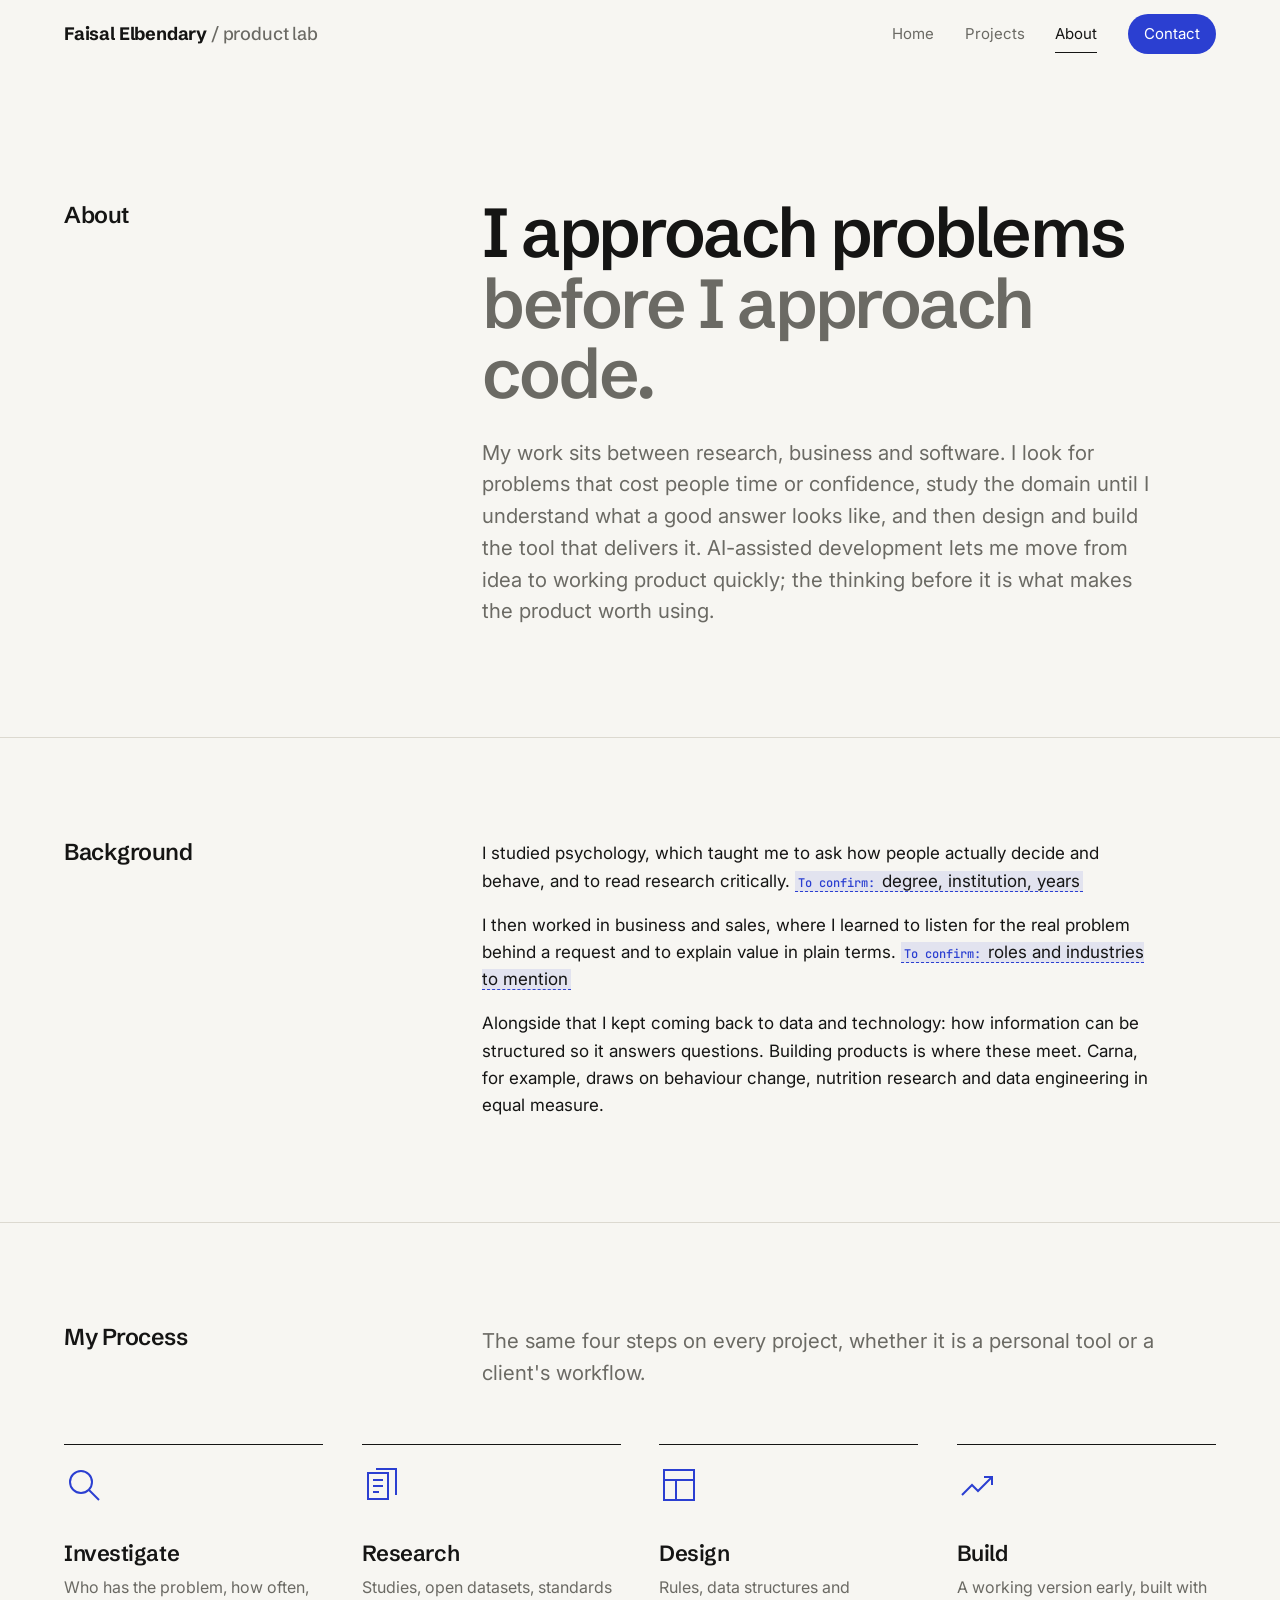
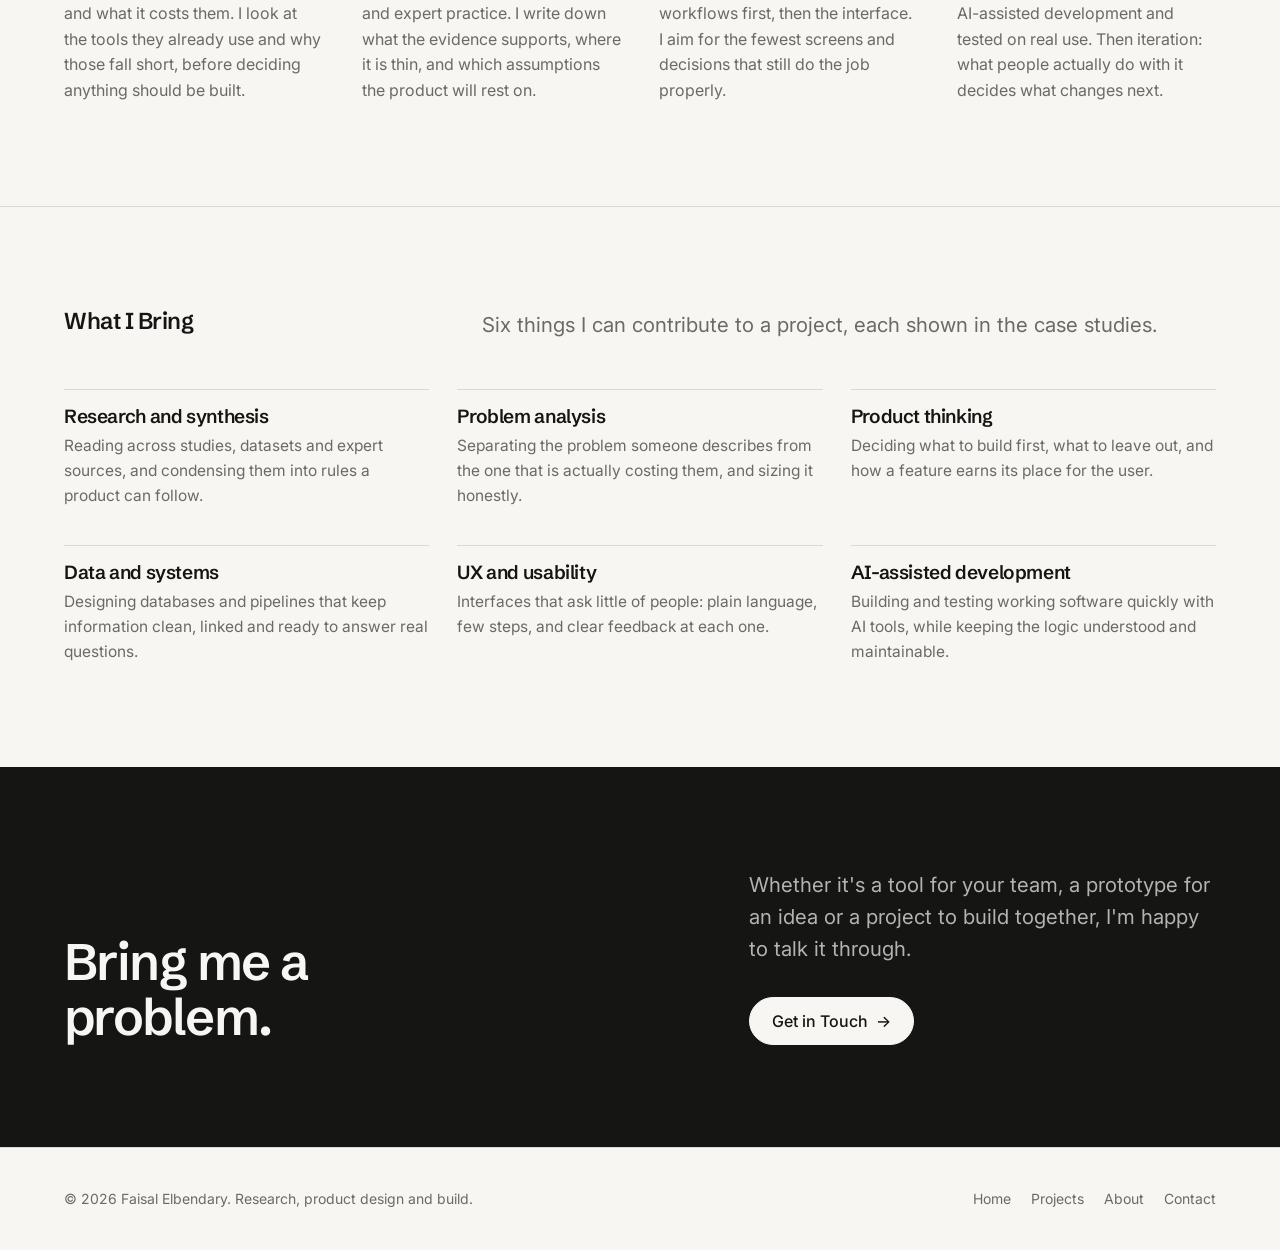
==== about.html @ 647a82ca "Add portfolio site: home, projects, case studies, about, contact Static HTML/CSS site with a small b" ====
<!doctype html>
<html lang="en">
<head>
<meta charset="utf-8">
<meta name="viewport" content="width=device-width, initial-scale=1, viewport-fit=cover">
<meta name="claude:viewport-fit-sides" content="cover">
<title>About | Faisal Elbendary</title>
<meta name="description" content="How I approach problems: research, product thinking and AI-assisted building.">
<link rel="preconnect" href="https://fonts.googleapis.com">
<link rel="preconnect" href="https://fonts.gstatic.com" crossorigin>
<link rel="stylesheet" href="https://fonts.googleapis.com/css2?family=Inter:wght@400;500&family=JetBrains+Mono:wght@400;500&family=Schibsted+Grotesk:wght@500;600;700&display=swap">
<link rel="stylesheet" href="assets/styles.css">
</head>
<body>
<a class="skip" href="#main">Skip to content</a>
<header class="top">
  <div class="wrap">
    <a class="brand" href="index.html">Faisal Elbendary <span>/ product lab</span></a>
    <nav class="nav" aria-label="Main">
      <a class="home" href="index.html">Home</a>
      <a href="projects.html">Projects</a>
      <a href="about.html" aria-current="page">About</a>
      <a class="cta" href="contact.html">Contact</a>
    </nav>
  </div>
</header>
<main id="main">
<section class="hero">
  <div class="wrap split">
    <p class="label">About</p>
    <div>
      <h1 class="display" style="font-size:clamp(38px,5.4vw,72px)">I approach problems <span class="soft">before I approach code.</span></h1>
      <p class="lead" style="margin-top:28px">My work sits between research, business and software. I look for problems that cost people time or confidence, study the domain until I understand what a good answer looks like, and then design and build the tool that delivers it. AI-assisted development lets me move from idea to working product quickly; the thinking before it is what makes the product worth using.</p>
    </div>
  </div>
</section>

<section class="band rule">
  <div class="wrap split">
    <h2 class="label">Background</h2>
    <div class="prose">
      <p>I studied psychology, which taught me to ask how people actually decide and behave, and to read research critically. <em class="todo">degree, institution, years</em></p>
      <p>I then worked in business and sales, where I learned to listen for the real problem behind a request and to explain value in plain terms. <em class="todo">roles and industries to mention</em></p>
      <p>Alongside that I kept coming back to data and technology: how information can be structured so it answers questions. Building products is where these meet. Carna, for example, draws on behaviour change, nutrition research and data engineering in equal measure.</p>
    </div>
  </div>
</section>

<section class="band rule">
  <div class="wrap">
    <div class="split"><h2 class="label">My Process</h2><p class="lead" style="margin:0">The same four steps on every project, whether it is a personal tool or a client's workflow.</p></div>
    <ol class="steps">
      <li>
        <svg viewBox="0 0 40 40" fill="none" stroke="currentColor" stroke-width="2" aria-hidden="true"><circle cx="17" cy="17" r="11"/><path d="M25 25l10 10"/></svg>
        <h3>Investigate</h3>
        <p>Who has the problem, how often, and what it costs them. I look at the tools they already use and why those fall short, before deciding anything should be built.</p>
      </li>
      <li>
        <svg viewBox="0 0 40 40" fill="none" stroke="currentColor" stroke-width="2" aria-hidden="true"><path d="M6 8h20v26H6z"/><path d="M14 4h20v26"/><path d="M11 15h10M11 21h10M11 27h6"/></svg>
        <h3>Research</h3>
        <p>Studies, open datasets, standards and expert practice. I write down what the evidence supports, where it is thin, and which assumptions the product will rest on.</p>
      </li>
      <li>
        <svg viewBox="0 0 40 40" fill="none" stroke="currentColor" stroke-width="2" aria-hidden="true"><rect x="5" y="5" width="30" height="30"/><path d="M5 15h30M17 15v20"/></svg>
        <h3>Design</h3>
        <p>Rules, data structures and workflows first, then the interface. I aim for the fewest screens and decisions that still do the job properly.</p>
      </li>
      <li>
        <svg viewBox="0 0 40 40" fill="none" stroke="currentColor" stroke-width="2" aria-hidden="true"><path d="M5 30l10-10 6 6 14-14"/><path d="M27 12h8v8"/></svg>
        <h3>Build</h3>
        <p>A working version early, built with AI-assisted development and tested on real use. Then iteration: what people actually do with it decides what changes next.</p>
      </li>
    </ol>
  </div>
</section>

<section class="band rule">
  <div class="wrap">
    <div class="split" style="margin-bottom:48px"><h2 class="label">What I Bring</h2><p class="lead" style="margin:0">Six things I can contribute to a project, each shown in the case studies.</p></div>
    <ul class="caps">
      <li><h3>Research and synthesis</h3><p>Reading across studies, datasets and expert sources, and condensing them into rules a product can follow.</p></li>
      <li><h3>Problem analysis</h3><p>Separating the problem someone describes from the one that is actually costing them, and sizing it honestly.</p></li>
      <li><h3>Product thinking</h3><p>Deciding what to build first, what to leave out, and how a feature earns its place for the user.</p></li>
      <li><h3>Data and systems</h3><p>Designing databases and pipelines that keep information clean, linked and ready to answer real questions.</p></li>
      <li><h3>UX and usability</h3><p>Interfaces that ask little of people: plain language, few steps, and clear feedback at each one.</p></li>
      <li><h3>AI-assisted development</h3><p>Building and testing working software quickly with AI tools, while keeping the logic understood and maintainable.</p></li>
    </ul>
  </div>
</section>

<section class="band close" aria-labelledby="cta">
  <div class="wrap">
    <h2 id="cta" class="h2">Bring me a problem.</h2>
    <div>
      <p class="lead">Whether it's a tool for your team, a prototype for an idea or a project to build together, I'm happy to talk it through.</p>
      <div class="btns"><a class="btn primary" href="contact.html">Get in Touch <span class="arrow" aria-hidden="true">&rarr;</span></a></div>
    </div>
  </div>
</section>
</main>
<footer class="foot">
  <div class="wrap">
    <span>&copy; <span id="year">2026</span> Faisal Elbendary. Research, product design and build.</span>
    <nav aria-label="Footer">
      <a href="index.html">Home</a>
      <a href="projects.html">Projects</a>
      <a href="about.html">About</a>
      <a href="contact.html">Contact</a>
    </nav>
  </div>
</footer>
<script src="assets/site.js"></script>
</body>
</html>
---- assets/styles.css ----
/* VOICE   occasion, calm: an independent product lab's notebook
   IDEA    a research journal: big plain statements, a metadata table, figures with captions
   PICTURE real product screenshots, framed like plates in a journal; clear placeholders where none exist
   COLOUR  warm white ground, near-black ink, muted grey second voice, one ultramarine accent
   TYPE    Schibsted Grotesk for display, Inter for text, JetBrains Mono for labels and metadata
   LAYOUT  12-column editorial grid; heading left, text right; stacks to one column under 760px */

:root{
  color-scheme:light dark;
  --bg:light-dark(#f7f6f2,#121211);
  --bg2:light-dark(#efede6,#1b1b19);
  --ink:light-dark(#151514,#ecebe6);
  --mute:light-dark(#6b6a64,#9c9b94);
  --line:light-dark(#dcd9d0,#2e2d2a);
  --acc:light-dark(#2b3fd1,#8c9bff);
  --acc-ink:light-dark(#ffffff,#0f1020);
  --ph:light-dark(#e8e5dc,#22211f);
  --max:1240px;
  --gut:max(5vw,16px);
  --display:"Schibsted Grotesk",system-ui,sans-serif;
  --text:"Inter",system-ui,sans-serif;
  --mono:"JetBrains Mono",ui-monospace,Menlo,monospace;
}
:root[data-theme=light]{color-scheme:light}
:root[data-theme=dark]{color-scheme:dark}
*{box-sizing:border-box;min-width:0}
html{scroll-behavior:smooth}
@media (prefers-reduced-motion:reduce){html{scroll-behavior:auto}*{transition:none!important}}
body{margin:0;background:var(--bg);color:var(--ink);font:17px/1.6 var(--text);overflow-x:clip;-webkit-font-smoothing:antialiased}
img{max-width:100%;display:block}
a{color:inherit}
p{margin:0 0 1em}
h1,h2,h3,h4{font-family:var(--display);font-weight:600;letter-spacing:-.02em;line-height:1.08;margin:0}
:focus-visible{outline:2px solid var(--acc);outline-offset:3px;border-radius:2px}
.skip{position:absolute;left:-999px;top:8px;background:var(--ink);color:var(--bg);padding:8px 12px;z-index:20}
.skip:focus{left:16px}

.wrap{max-width:calc(var(--max) + 2*var(--gut));margin:0 auto;padding-left:max(var(--gut),env(safe-area-inset-left,0px));padding-right:max(var(--gut),env(safe-area-inset-right,0px))}
.band{padding-block:clamp(56px,8vw,120px)}
.band.tight{padding-block:clamp(40px,5vw,72px)}
.rule{border-top:1px solid var(--line)}

/* header */
.top{position:sticky;top:0;z-index:10;background:color-mix(in srgb,var(--bg) 92%,transparent);backdrop-filter:saturate(1.2) blur(8px);border-bottom:1px solid transparent;transition:border-color .2s}
.top.scrolled{border-bottom-color:var(--line)}
.top .wrap{display:flex;align-items:center;justify-content:space-between;gap:16px;height:68px}
.brand{font-family:var(--display);font-weight:700;font-size:18px;text-decoration:none;letter-spacing:-.01em}
.brand span{color:var(--mute);font-weight:500}
.nav{display:flex;align-items:center;gap:clamp(14px,2.4vw,32px);font-size:15px}
.nav a{text-decoration:none;color:var(--mute);padding:6px 0;border-bottom:1px solid transparent;transition:color .15s,border-color .15s}
.nav a:hover{color:var(--ink)}
.nav a[aria-current=page]{color:var(--ink);border-bottom-color:var(--ink)}
.nav a.cta{color:var(--acc-ink);background:var(--acc);padding:8px 16px;border-radius:999px;border:0}
.nav a.cta:hover{filter:brightness(1.1)}
@media(max-width:560px){.brand span{display:none}.nav{font-size:14px;gap:14px}.nav a.cta{padding:7px 12px}}


/* type */
.eyebrow{font:500 13px/1.4 var(--mono);color:var(--mute);letter-spacing:.02em;margin:0 0 20px}
.display{font-size:clamp(40px,6.6vw,84px);line-height:1.02;letter-spacing:-.035em;max-width:16ch}
.display .soft,.h2 .soft{color:var(--mute)}
.h2{font-size:clamp(30px,4vw,52px);letter-spacing:-.03em;max-width:18ch}
.h3{font-size:clamp(21px,2vw,26px)}
.lead{font-size:clamp(18px,1.6vw,21px);line-height:1.55;color:var(--mute);max-width:52ch}
.lead strong{color:var(--ink);font-weight:500}
.small{font-size:14px;color:var(--mute)}
.mono{font-family:var(--mono);font-size:13px}

/* buttons */
.btns{display:flex;flex-wrap:wrap;gap:12px;margin-top:32px}
.btn{display:inline-flex;align-items:center;gap:8px;font:500 16px/1 var(--text);text-decoration:none;padding:15px 22px;border-radius:999px;border:1px solid var(--ink);transition:background .15s,color .15s,transform .15s}
.btn:hover{transform:translateY(-1px)}
.btn.primary{background:var(--ink);color:var(--bg)}
.btn.primary:hover{background:var(--acc);border-color:var(--acc);color:var(--acc-ink)}
.btn.ghost:hover{background:var(--ink);color:var(--bg)}
.btn[aria-disabled=true]{border-style:dashed;color:var(--mute);border-color:var(--mute);cursor:not-allowed;transform:none;background:none}
.arrow{transition:transform .15s}
a:hover .arrow{transform:translateX(3px)}
.link{color:var(--acc);text-decoration:none;font-weight:500;display:inline-flex;gap:6px;align-items:center}
.link:hover{text-decoration:underline;text-underline-offset:4px}

/* tags and status */
.tags{display:flex;flex-wrap:wrap;gap:6px;list-style:none;padding:0;margin:0}
.tags li{font:400 12.5px/1 var(--mono);padding:7px 10px;border:1px solid var(--line);border-radius:999px;color:var(--mute);white-space:nowrap}
.status{display:inline-flex;align-items:center;gap:8px;font:500 12.5px/1 var(--mono);white-space:nowrap}
.status::before{content:"";width:8px;height:8px;border-radius:50%;background:var(--acc)}
.status.concept::before{background:transparent;border:1.5px solid var(--mute)}
.status.tbc{color:var(--mute)}

/* placeholders: hatched, labelled, meant to be replaced */
.ph{position:relative;background:var(--ph);background-image:repeating-linear-gradient(135deg,transparent 0 11px,color-mix(in srgb,var(--mute) 14%,transparent) 11px 12px);border:1px dashed color-mix(in srgb,var(--mute) 55%,transparent);border-radius:6px;display:grid;place-items:center;text-align:center;padding:24px;color:var(--mute);font:500 13px/1.5 var(--mono)}
.ph b{display:block;color:var(--ink);font-weight:500;margin-bottom:4px}
.todo{background:color-mix(in srgb,var(--acc) 10%,transparent);color:var(--ink);border-bottom:1px dashed var(--acc);padding:0 3px;font-style:normal}
.todo::before{content:"To confirm: ";font:500 12px var(--mono);color:var(--acc)}

/* frames for real screenshots */
.shot{margin:0}
.shot .frame{background:var(--bg2);border-radius:6px;overflow:hidden;border:1px solid var(--line)}
.shot .frame img{width:100%;height:auto}
.shot figcaption{font-size:14px;color:var(--mute);margin-top:12px;max-width:60ch}
.phone{background:var(--bg2);border-radius:6px;padding:clamp(20px,4vw,48px);display:flex;justify-content:center;align-items:flex-start;gap:clamp(12px,2vw,28px);border:1px solid var(--line)}
.phone img{height:auto;width:min(100%,280px);border-radius:28px;border:1px solid var(--line);box-shadow:0 1px 0 var(--line)}

/* home: hero */
.hero{padding-block:clamp(56px,10vw,150px) clamp(48px,7vw,96px)}
.hero .lead{margin-top:32px}

/* section head: label column + content column */
.split{display:grid;grid-template-columns:minmax(0,4fr) minmax(0,8fr);gap:clamp(24px,4vw,64px)}
.split>.label{font-family:var(--display);font-weight:600;font-size:clamp(20px,1.8vw,24px);letter-spacing:-.02em}
@media(max-width:760px){.split{grid-template-columns:minmax(0,1fr);gap:20px}}

/* project grid (home and index) */
.sect-head{display:flex;justify-content:space-between;align-items:baseline;gap:16px;margin-bottom:40px;flex-wrap:wrap}
.sect-head .eyebrow{margin:0}
.grid{display:grid;grid-template-columns:repeat(2,minmax(0,1fr));gap:clamp(40px,5vw,72px) clamp(20px,3vw,40px)}
.grid .card:first-child{grid-column:1/-1}
.card{text-decoration:none;display:block}
.card .media{aspect-ratio:16/10;border-radius:6px;overflow:hidden;background:var(--bg2);border:1px solid var(--line)}
.grid .card:first-child .media{aspect-ratio:21/9}
.card .media img{width:100%;height:100%;object-fit:cover;object-position:top;transition:transform .5s ease}
.card:hover .media img{transform:scale(1.02)}
.card .media.ph{height:auto}
.card .meta{display:grid;grid-template-columns:minmax(0,1fr) auto;gap:4px 16px;margin-top:20px}
.card h3{font-size:clamp(22px,2.2vw,30px)}
.card .cat{color:var(--mute);font-size:15px}
.card p{margin:12px 0 16px;color:var(--mute);max-width:56ch}
.card .go{margin-top:18px}
.card:hover h3{color:var(--acc)}
.grid .card:first-child .body{display:grid;grid-template-columns:minmax(0,5fr) minmax(0,7fr);gap:8px 40px;align-items:start}
.grid .card:first-child .body .meta{grid-column:1}
@media(max-width:760px){.grid{grid-template-columns:minmax(0,1fr)}.grid .card:first-child .media{aspect-ratio:16/10}.grid .card:first-child .body{display:block}}

/* index list (projects page) */
.plist{list-style:none;margin:0;padding:0;border-top:1px solid var(--ink)}
.plist li{border-bottom:1px solid var(--line)}
.plist a{display:grid;grid-template-columns:minmax(0,5fr) minmax(0,7fr);gap:clamp(20px,4vw,56px);padding-block:clamp(28px,4vw,48px);text-decoration:none}
.plist .media{aspect-ratio:4/3;border-radius:6px;overflow:hidden;border:1px solid var(--line);background:var(--bg2)}
.plist .media img{width:100%;height:100%;object-fit:cover;object-position:top;transition:transform .5s}
.plist a:hover img{transform:scale(1.02)}
.plist a:hover h2{color:var(--acc)}
.plist h2{font-size:clamp(28px,3.4vw,44px);margin:8px 0 6px}
.plist .row{display:flex;justify-content:space-between;gap:12px;flex-wrap:wrap;align-items:center}
.plist p{color:var(--mute);margin:16px 0 20px;max-width:56ch}
@media(max-width:760px){.plist a{grid-template-columns:minmax(0,1fr)}}

/* steps */
.steps{display:grid;grid-template-columns:repeat(4,minmax(0,1fr));gap:clamp(20px,3vw,40px);list-style:none;margin:56px 0 0;padding:0;counter-reset:s}
.steps li{border-top:1px solid var(--ink);padding-top:20px}
.steps svg{width:40px;height:40px;margin-bottom:28px;color:var(--acc)}
.steps h3{font-size:22px;margin-bottom:10px}
.steps p{color:var(--mute);font-size:16px;margin:0}
.steps.wide p{font-size:16px}
@media(max-width:960px){.steps{grid-template-columns:repeat(2,minmax(0,1fr))}}
@media(max-width:520px){.steps{grid-template-columns:minmax(0,1fr)}}

/* build list */
.blist{list-style:none;margin:0;padding:0}
.blist li{display:grid;grid-template-columns:minmax(0,5fr) minmax(0,7fr);gap:24px;padding-block:24px;border-bottom:1px solid var(--line)}
.blist li:first-child{border-top:1px solid var(--line)}
.blist h3{font-size:clamp(20px,2vw,24px)}
.blist p{color:var(--mute);margin:0}
@media(max-width:600px){.blist li{grid-template-columns:minmax(0,1fr);gap:8px}}

/* closing CTA */
.close{background:var(--ink);color:var(--bg)}
.close .h2{max-width:14ch}
.close .lead{color:color-mix(in srgb,var(--bg) 70%,var(--ink))}
.close .btn{border-color:var(--bg)}
.close .btn.primary{background:var(--bg);color:var(--ink)}
.close .btn.primary:hover{background:var(--acc);border-color:var(--acc);color:var(--acc-ink)}
.close .wrap{display:grid;grid-template-columns:minmax(0,7fr) minmax(0,5fr);gap:32px;align-items:end}
@media(max-width:760px){.close .wrap{grid-template-columns:minmax(0,1fr)}}

/* case study */
.cs-hero{padding-block:clamp(48px,7vw,104px) clamp(40px,5vw,64px)}
.cs-hero .grid2{display:grid;grid-template-columns:minmax(0,6fr) minmax(0,6fr);gap:clamp(28px,5vw,80px);align-items:start}
.cs-hero h1{font-size:clamp(48px,7.4vw,104px);letter-spacing:-.04em;line-height:.98}
.cs-hero .pos{font-family:var(--display);font-size:clamp(22px,2.4vw,30px);line-height:1.2;letter-spacing:-.02em;color:var(--mute);margin-top:20px;max-width:20ch}
@media(max-width:860px){.cs-hero .grid2{grid-template-columns:minmax(0,1fr)}}
.facts{width:100%;border-collapse:collapse;margin-top:28px;font-size:15px}
.facts th,.facts td{text-align:left;padding:13px 0;border-bottom:1px solid var(--line);vertical-align:top}
.facts th{font-weight:500;width:38%;padding-right:16px}
.facts td{color:var(--mute)}
.cs-visual{margin-bottom:clamp(24px,4vw,48px)}
.cs-visual .frame{border-radius:6px}

.cs-sec{padding-block:clamp(48px,6vw,96px);border-top:1px solid var(--line)}
.cs-sec .split>.label small{display:block;font:400 13px/1.4 var(--mono);color:var(--mute);letter-spacing:0;margin-top:8px}
.prose{max-width:62ch}
.prose p:last-child{margin-bottom:0}
.prose h3{font-size:20px;margin:32px 0 10px}
.prose h3:first-child{margin-top:0}
.prose ul{padding-left:1.1em;margin:0 0 1em}
.prose li{margin-bottom:.4em}

.figs{display:grid;grid-template-columns:repeat(2,minmax(0,1fr));gap:20px;margin-top:40px}
@media(max-width:700px){.figs{grid-template-columns:minmax(0,1fr)}}

/* numbers row */
.nums{display:grid;grid-template-columns:repeat(auto-fit,minmax(10em,1fr));gap:24px;margin:36px 0 8px;padding:0;list-style:none}
.nums li{border-top:1px solid var(--ink);padding-top:14px}
.nums b{display:block;font-family:var(--display);font-weight:600;font-size:clamp(30px,3.4vw,44px);letter-spacing:-.03em;line-height:1;font-variant-numeric:tabular-nums}
.nums span{font-size:14px;color:var(--mute);display:block;margin-top:8px}

/* data funnel */
.funnel{margin:36px 0 8px;display:grid;gap:10px}
.funnel .r{display:grid;grid-template-columns:minmax(0,1fr) auto;gap:4px 16px;font-size:14px}
.funnel .bar{grid-column:1/-1;height:10px;background:var(--bg2);border-radius:2px;overflow:hidden}
.funnel .bar i{display:block;height:100%;background:var(--acc)}
.funnel .r:not(:first-child) .bar i{background:color-mix(in srgb,var(--acc) 70%,var(--bg))}
.funnel .v{font-family:var(--mono);font-variant-numeric:tabular-nums}

/* source list */
.sources{list-style:none;padding:0;margin:28px 0 0;display:grid;gap:0}
.sources li{display:grid;grid-template-columns:minmax(0,1fr) minmax(0,1.4fr);gap:16px;padding:14px 0;border-bottom:1px solid var(--line);font-size:15px}
.sources li:first-child{border-top:1px solid var(--line)}
.sources b{font-weight:500}
.sources span{color:var(--mute)}
@media(max-width:560px){.sources li{grid-template-columns:minmax(0,1fr);gap:2px}}

/* flow diagram */
.flow{display:grid;grid-template-columns:repeat(4,minmax(0,1fr));gap:0;margin-top:40px;list-style:none;padding:0;counter-reset:f}
.flow li{position:relative;padding:20px 24px 20px 0;border-top:2px solid var(--ink)}
.flow li::before{counter-increment:f;content:counter(f,decimal-leading-zero);font:500 12px var(--mono);color:var(--acc);display:block;margin-bottom:12px}
.flow li::after{content:"";position:absolute;top:-6px;right:12px;width:10px;height:10px;border-top:2px solid var(--ink);border-right:2px solid var(--ink);transform:rotate(45deg)}
.flow li:last-child::after{display:none}
.flow b{display:block;font-family:var(--display);font-weight:600;font-size:18px;margin-bottom:6px;letter-spacing:-.01em}
.flow span{font-size:14.5px;color:var(--mute);display:block}
@media(max-width:760px){.flow{grid-template-columns:minmax(0,1fr)}.flow li{border-top:0;border-left:2px solid var(--ink);padding:0 0 24px 20px}.flow li::after{display:none}}

/* features */
.feats{display:grid;gap:clamp(56px,7vw,96px);margin-top:8px}
.feat{display:grid;grid-template-columns:minmax(0,5fr) minmax(0,7fr);gap:clamp(24px,4vw,64px);align-items:center}
.feat:nth-child(even) .feat-text{order:2}
.feat h3{font-size:clamp(24px,2.6vw,34px);margin:10px 0 14px}
.feat p{color:var(--mute);margin:0;max-width:46ch}
.feat .value{color:var(--ink);margin-top:14px;padding-left:14px;border-left:2px solid var(--acc)}
.feat .phone img{width:min(100%,260px)}
@media(max-width:860px){.feat{grid-template-columns:minmax(0,1fr)}.feat:nth-child(even) .feat-text{order:0}}

/* decisions */
.decisions{display:grid;grid-template-columns:repeat(auto-fit,minmax(min(100%,17em),1fr));gap:28px;list-style:none;margin:0;padding:0}
.decisions li{border-top:1px solid var(--ink);padding-top:18px}
.decisions h3{font-size:19px;margin-bottom:12px}
.decisions dl{margin:0;font-size:15px}
.decisions dt{font:500 12px var(--mono);color:var(--mute);margin-top:10px}
.decisions dd{margin:2px 0 0}

/* learned table */
.ledger{width:100%;border-collapse:collapse;font-size:15.5px}
.ledger th,.ledger td{text-align:left;vertical-align:top;padding:16px 0;border-bottom:1px solid var(--line)}
.ledger th{width:30%;font-weight:500;padding-right:20px}
.ledger td{color:var(--mute)}
@media(max-width:560px){.ledger th,.ledger td{display:block;width:auto;padding:0}.ledger th{padding-top:16px}.ledger td{padding-bottom:16px}}

/* prev / next */
.pn{display:grid;grid-template-columns:repeat(2,minmax(0,1fr));border-top:1px solid var(--ink)}
.pn a{padding:32px 0;text-decoration:none;display:block}
.pn a+a{text-align:right;border-left:1px solid var(--line);padding-left:20px}
.pn small{font:500 12.5px var(--mono);color:var(--mute);display:block;margin-bottom:8px}
.pn b{font-family:var(--display);font-weight:600;font-size:clamp(22px,3vw,36px);letter-spacing:-.03em}
.pn a:hover b{color:var(--acc)}

/* about capabilities */
.caps{display:grid;grid-template-columns:repeat(3,minmax(0,1fr));gap:36px 28px;list-style:none;margin:0;padding:0}
.caps li{border-top:1px solid var(--line);padding-top:16px}
.caps h3{font-size:19px;margin-bottom:8px}
.caps p{color:var(--mute);font-size:15.5px;margin:0}
@media(max-width:860px){.caps{grid-template-columns:repeat(2,minmax(0,1fr))}}
@media(max-width:520px){.caps{grid-template-columns:minmax(0,1fr)}}

/* contact */
.contact-list{list-style:none;margin:0;padding:0;border-top:1px solid var(--ink)}
.contact-list li{display:grid;grid-template-columns:minmax(0,3fr) minmax(0,9fr);gap:16px;padding:22px 0;border-bottom:1px solid var(--line);align-items:baseline}
.contact-list .k{font:500 13px var(--mono);color:var(--mute)}
.contact-list a{font-family:var(--display);font-size:clamp(22px,3vw,34px);letter-spacing:-.02em;text-decoration:none;overflow-wrap:anywhere}
.contact-list a:hover{color:var(--acc)}
@media(max-width:560px){.contact-list li{grid-template-columns:minmax(0,1fr);gap:4px}}

/* footer */
.foot{border-top:1px solid var(--line);padding-block:40px calc(40px + env(safe-area-inset-bottom,0px));font-size:14px;color:var(--mute)}
.foot .wrap{display:flex;justify-content:space-between;gap:20px;flex-wrap:wrap}
.foot nav{display:flex;gap:20px;flex-wrap:wrap}
.foot a{text-decoration:none}
.foot a:hover{color:var(--ink)}

/* preview banner */
.preview-note{background:var(--acc);color:var(--acc-ink);font:500 13px/1.4 var(--mono);text-align:center;padding:8px 16px}
@media(min-width:861px){.feat:nth-child(even){grid-template-columns:minmax(0,7fr) minmax(0,5fr)}}
.brand{white-space:nowrap}
@media(max-width:430px){.nav .home{display:none}}
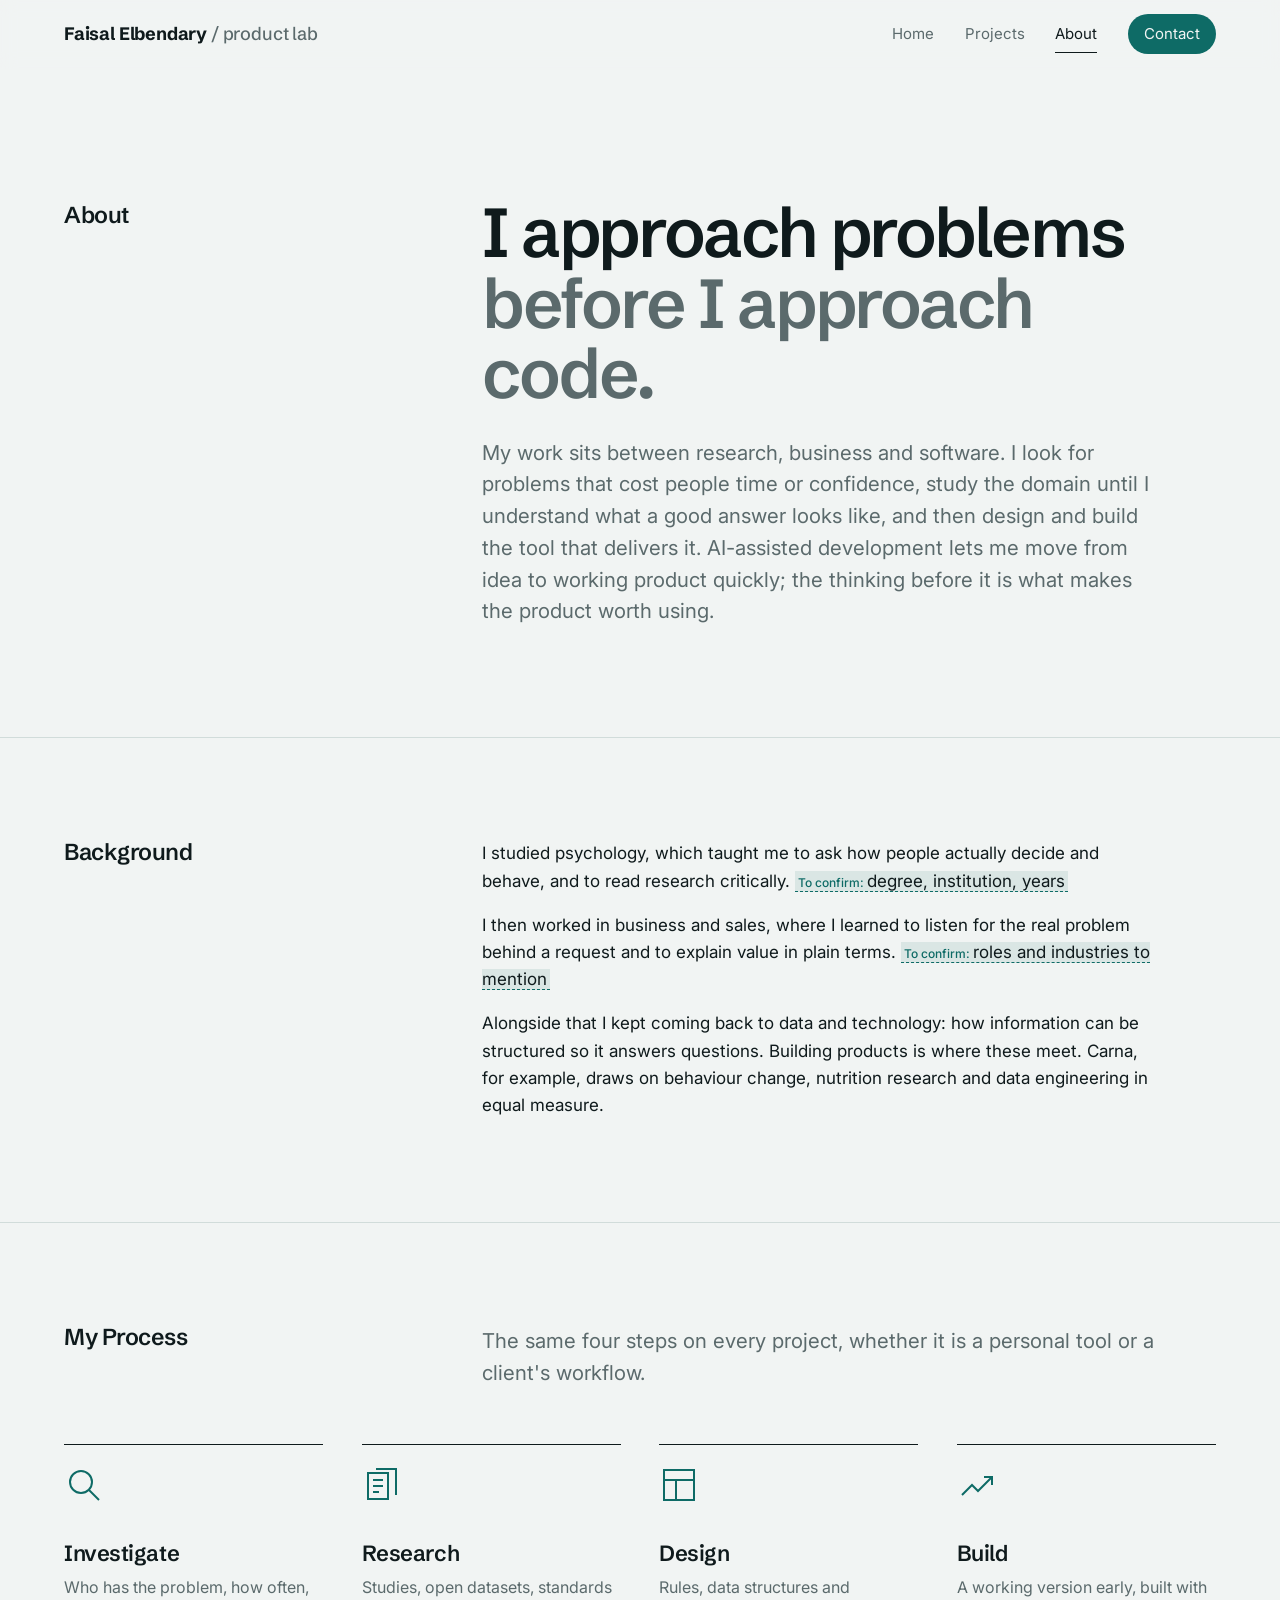
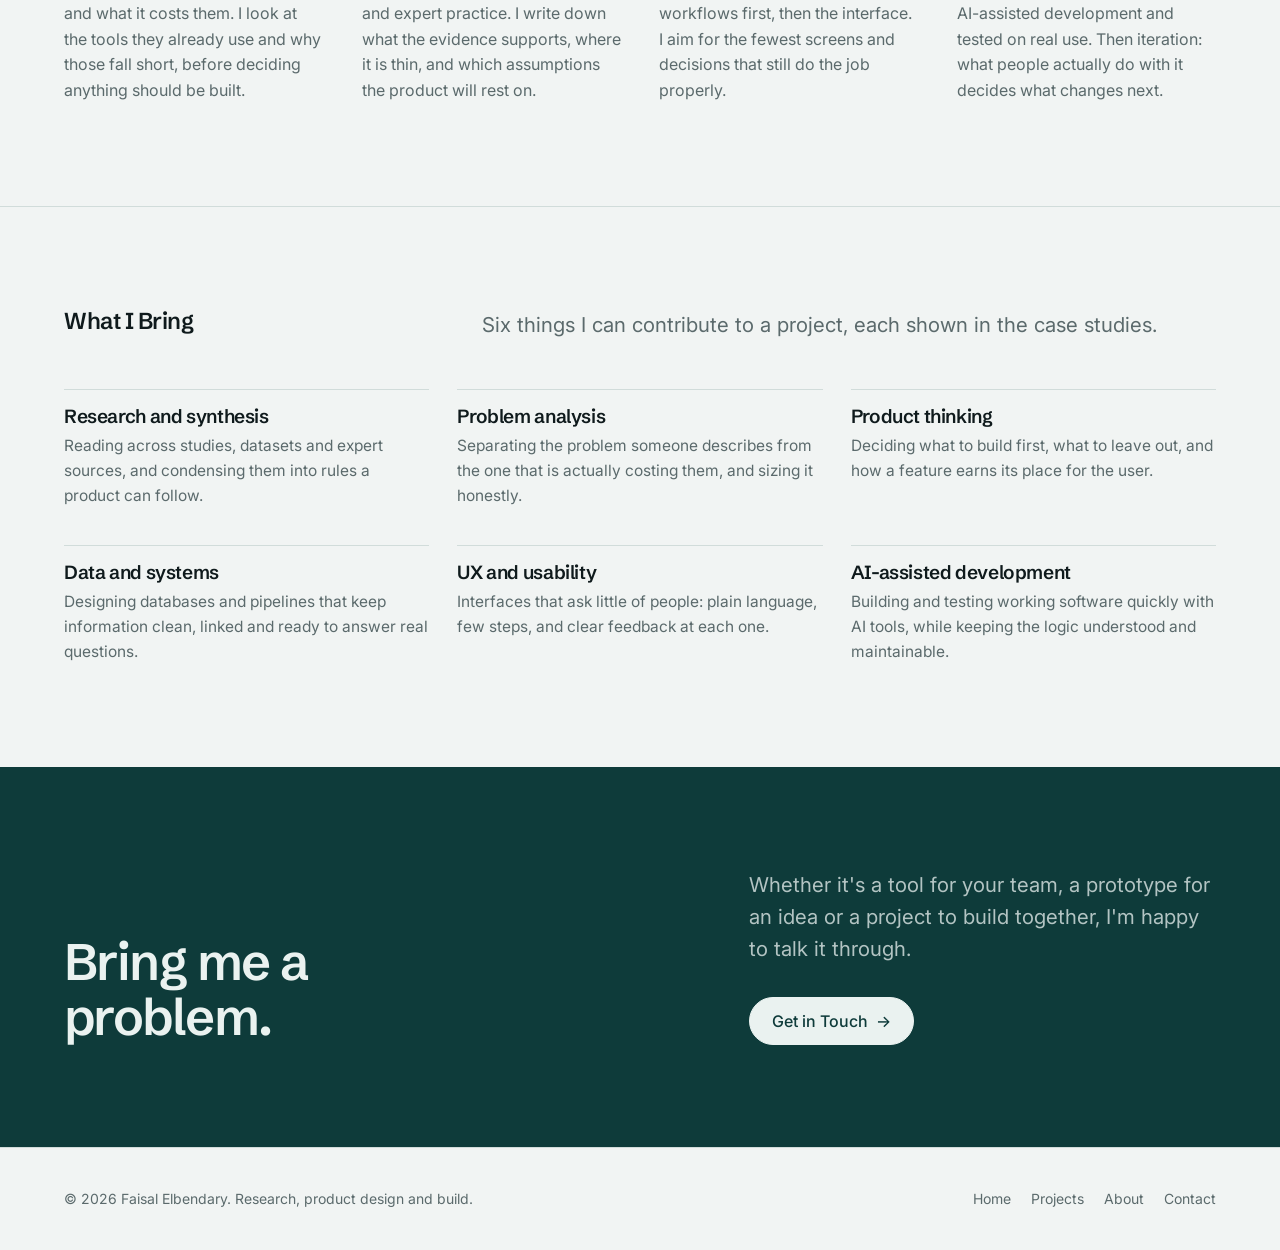
==== commit 8e509342: "Switch to Mineral & Deep Teal colors and drop the monospace font Co-Authored-By: Claude Opus 5.5 <no" ====
--- a/about.html
+++ b/about.html
@@ -8,7 +8,7 @@
 <meta name="description" content="How I approach problems: research, product thinking and AI-assisted building.">
 <link rel="preconnect" href="https://fonts.googleapis.com">
 <link rel="preconnect" href="https://fonts.gstatic.com" crossorigin>
-<link rel="stylesheet" href="https://fonts.googleapis.com/css2?family=Inter:wght@400;500&family=JetBrains+Mono:wght@400;500&family=Schibsted+Grotesk:wght@500;600;700&display=swap">
+<link rel="stylesheet" href="https://fonts.googleapis.com/css2?family=Inter:wght@400;500&family=Schibsted+Grotesk:wght@500;600;700&display=swap">
 <link rel="stylesheet" href="assets/styles.css">
 </head>
 <body>
--- a/assets/styles.css
+++ b/assets/styles.css
@@ -1,25 +1,27 @@
 /* VOICE   occasion, calm: an independent product lab's notebook
    IDEA    a research journal: big plain statements, a metadata table, figures with captions
    PICTURE real product screenshots, framed like plates in a journal; clear placeholders where none exist
-   COLOUR  warm white ground, near-black ink, muted grey second voice, one ultramarine accent
-   TYPE    Schibsted Grotesk for display, Inter for text, JetBrains Mono for labels and metadata
+   COLOUR  cool mineral ground, deep ink, grey-green second voice, one deep teal accent
+   TYPE    Schibsted Grotesk for display, Inter for text
    LAYOUT  12-column editorial grid; heading left, text right; stacks to one column under 760px */
 
 :root{
   color-scheme:light dark;
-  --bg:light-dark(#f7f6f2,#121211);
-  --bg2:light-dark(#efede6,#1b1b19);
-  --ink:light-dark(#151514,#ecebe6);
-  --mute:light-dark(#6b6a64,#9c9b94);
-  --line:light-dark(#dcd9d0,#2e2d2a);
-  --acc:light-dark(#2b3fd1,#8c9bff);
-  --acc-ink:light-dark(#ffffff,#0f1020);
-  --ph:light-dark(#e8e5dc,#22211f);
+  --bg:light-dark(#f1f4f3,#0d1415);
+  --bg2:light-dark(#e1e8e6,#172123);
+  --ink:light-dark(#0f1a1c,#e6eeec);
+  --mute:light-dark(#5b6a6c,#97a6a5);
+  --line:light-dark(#d1dcda,#263335);
+  --acc:light-dark(#0e6b66,#4fb8ad);
+  --acc-ink:light-dark(#f1f4f3,#0d1415);
+  --ph:light-dark(#e4ebe9,#152022);
+  --close:light-dark(#0e3b3a,#0a2b2a);
+  --close-ink:#eaf2f0;
   --max:1240px;
   --gut:max(5vw,16px);
   --display:"Schibsted Grotesk",system-ui,sans-serif;
   --text:"Inter",system-ui,sans-serif;
-  --mono:"JetBrains Mono",ui-monospace,Menlo,monospace;
+  --mono:var(--text);
 }
 :root[data-theme=light]{color-scheme:light}
 :root[data-theme=dark]{color-scheme:dark}
@@ -163,11 +165,11 @@
 @media(max-width:600px){.blist li{grid-template-columns:minmax(0,1fr);gap:8px}}
 
 /* closing CTA */
-.close{background:var(--ink);color:var(--bg)}
+.close{background:var(--close);color:var(--close-ink)}
 .close .h2{max-width:14ch}
-.close .lead{color:color-mix(in srgb,var(--bg) 70%,var(--ink))}
-.close .btn{border-color:var(--bg)}
-.close .btn.primary{background:var(--bg);color:var(--ink)}
+.close .lead{color:color-mix(in srgb,var(--close-ink) 75%,var(--close))}
+.close .btn{border-color:var(--close-ink)}
+.close .btn.primary{background:var(--close-ink);color:var(--close)}
 .close .btn.primary:hover{background:var(--acc);border-color:var(--acc);color:var(--acc-ink)}
 .close .wrap{display:grid;grid-template-columns:minmax(0,7fr) minmax(0,5fr);gap:32px;align-items:end}
 @media(max-width:760px){.close .wrap{grid-template-columns:minmax(0,1fr)}}
